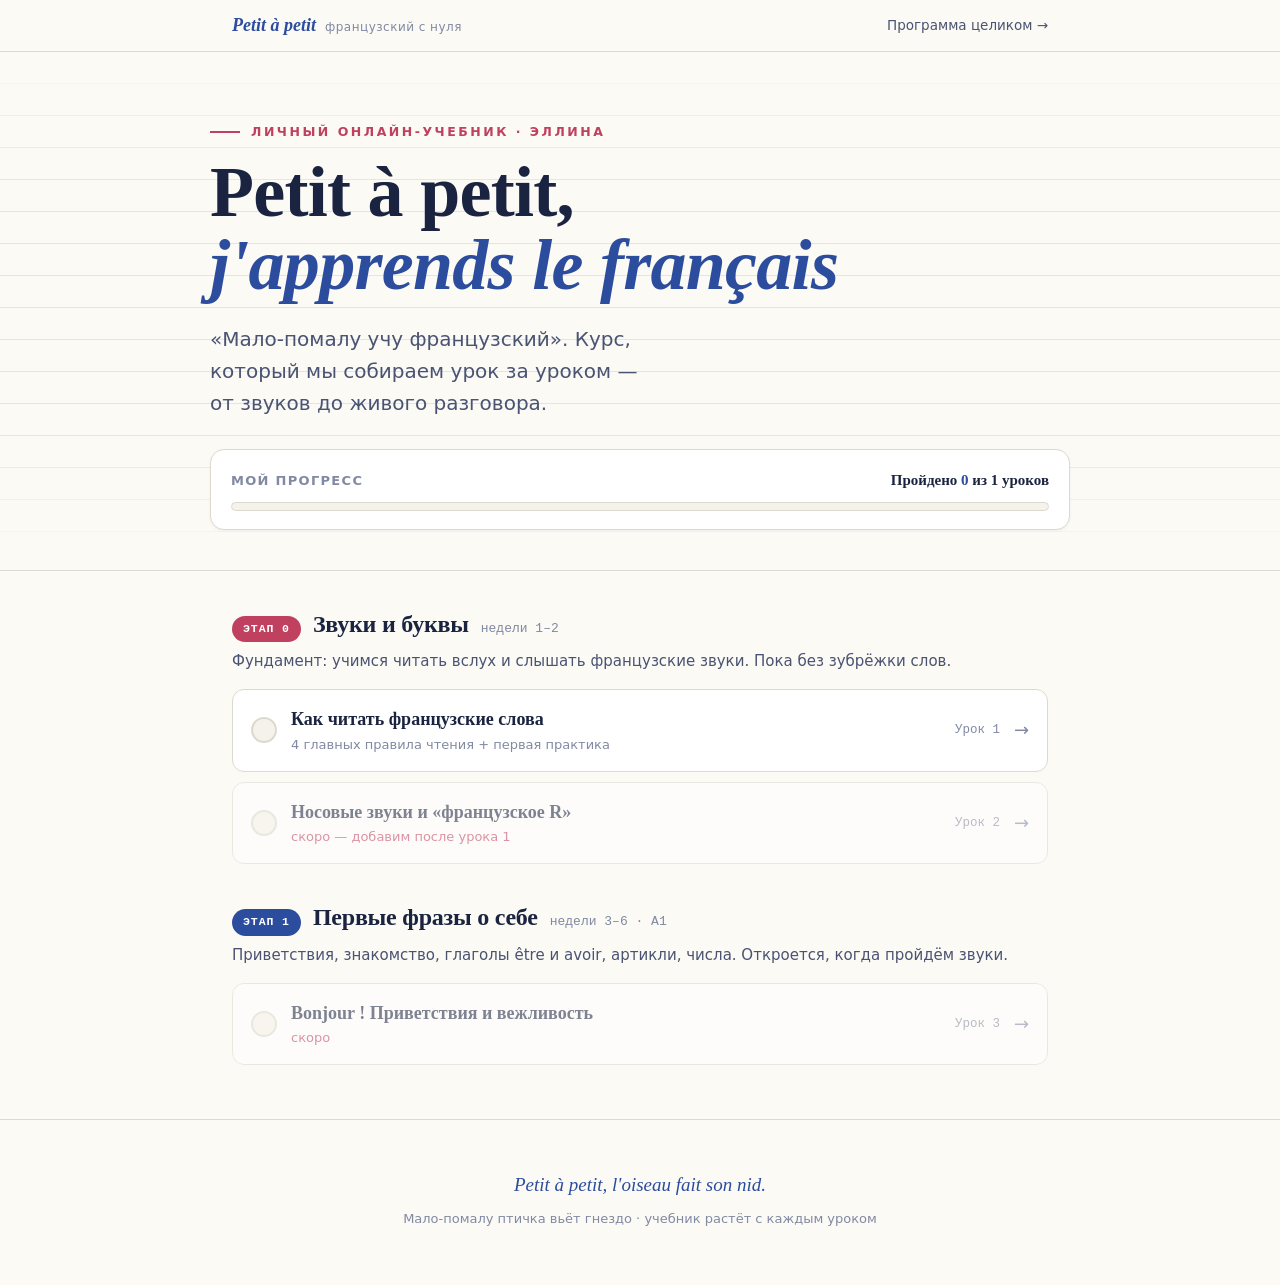
==== francais/index.html @ ea3eda03 "Добавлены скрытые учебники: /francais (курс) и /english (программа) Не связаны ссылками с основного " ====
<!DOCTYPE html>
<html lang="ru">
<head>
<meta charset="utf-8">
<meta name="viewport" content="width=device-width, initial-scale=1">
<title>Petit à petit · французский с нуля — учебник</title>
<link rel="stylesheet" href="style.css">
</head>
<body>

<div class="topbar">
  <div class="topbar-in">
    <a class="brand" href="index.html">
      <span class="fr">Petit à petit</span>
      <span class="sub">французский с нуля</span>
    </a>
    <a class="to-index" href="programma.html">Программа целиком →</a>
  </div>
</div>

<header class="cover">
  <div class="cover-lines"></div>
  <div class="cover-in fade">
    <p class="eyebrow">Личный онлайн-учебник · Эллина</p>
    <h1>Petit à petit,<br><span class="accent">j'apprends le français</span></h1>
    <p class="tagline">«Мало-помалу учу французский». Курс, который мы собираем урок за уроком — от звуков до живого разговора.</p>

    <div class="progress-card">
      <div class="progress-top">
        <span class="lbl">Мой прогресс</span>
        <span class="cnt">Пройдено <b>0</b> из 1 уроков</span>
      </div>
      <div class="bar"><i></i></div>
    </div>
  </div>
</header>

<main class="wrap">

  <!-- ЭТАП 0 -->
  <section class="module" data-stage="0">
    <div class="module-head">
      <span class="module-tag">Этап 0</span>
      <h2>Звуки и буквы</h2>
      <span class="when">недели 1–2</span>
    </div>
    <p class="module-desc">Фундамент: учимся читать вслух и слышать французские звуки. Пока без зубрёжки слов.</p>
    <ul class="lessons">
      <li>
        <a class="lesson-link" href="urok-01.html" data-lesson="urok-01">
          <span class="status"></span>
          <span class="t">Как читать французские слова
            <small>4 главных правила чтения + первая практика</small>
          </span>
          <span class="n">Урок 1</span>
          <span class="arrow">→</span>
        </a>
      </li>
      <li>
        <a class="lesson-link soon" href="#" aria-disabled="true">
          <span class="status"></span>
          <span class="t">Носовые звуки и «французское R»
            <small>скоро — добавим после урока 1</small>
          </span>
          <span class="n">Урок 2</span>
          <span class="arrow">→</span>
        </a>
      </li>
    </ul>
  </section>

  <!-- ЭТАП 1 (превью) -->
  <section class="module" data-stage="1">
    <div class="module-head">
      <span class="module-tag">Этап 1</span>
      <h2>Первые фразы о себе</h2>
      <span class="when">недели 3–6 · A1</span>
    </div>
    <p class="module-desc">Приветствия, знакомство, глаголы être и avoir, артикли, числа. Откроется, когда пройдём звуки.</p>
    <ul class="lessons">
      <li>
        <a class="lesson-link soon" href="#" aria-disabled="true">
          <span class="status"></span>
          <span class="t">Bonjour ! Приветствия и вежливость
            <small>скоро</small>
          </span>
          <span class="n">Урок 3</span>
          <span class="arrow">→</span>
        </a>
      </li>
    </ul>
  </section>

</main>

<footer class="site">
  <div class="fr">Petit à petit, l'oiseau fait son nid.</div>
  <p>Мало-помалу птичка вьёт гнездо · учебник растёт с каждым уроком</p>
</footer>

<script src="app.js"></script>
</body>
</html>
---- francais/style.css ----
/* ==========================================================================
   Petit à petit · французский с нуля — общая дизайн-система учебника
   Тема: французская тетрадь в косую линейку (Séyès). Одна на все страницы.
   ========================================================================== */

:root {
  --paper: #FBFAF5;
  --paper-2: #F4F2EA;
  --ink: #1A2340;
  --ink-soft: #4A5372;
  --ink-faint: #8189A3;
  --line: #DCDACF;
  --line-blue: #C3D2E8;
  --line-violet: #D6CEE0;
  --bleu: #2C4C9E;
  --bleu-bright: #3A62C4;
  --framboise: #C0405F;
  --or: #A9843F;
  --vert: #3E8F6E;
  --card: #FFFFFF;
  --card-2: #FDFCF8;
  --shadow: 26 35 64;
}
@media (prefers-color-scheme: dark) {
  :root {
    --paper: #10162B; --paper-2: #161D36; --ink: #EDEFF6; --ink-soft: #AEB6D0;
    --ink-faint: #757EA0; --line: #2A3252; --line-blue: #2C3A63; --line-violet: #3A3358;
    --bleu: #7C99DE; --bleu-bright: #94ABE8; --framboise: #E68199; --or: #D0AA65;
    --vert: #64C39C; --card: #182142; --card-2: #141B37; --shadow: 0 0 0;
  }
}
:root[data-theme="light"] {
  --paper: #FBFAF5; --paper-2: #F4F2EA; --ink: #1A2340; --ink-soft: #4A5372;
  --ink-faint: #8189A3; --line: #DCDACF; --line-blue: #C3D2E8; --line-violet: #D6CEE0;
  --bleu: #2C4C9E; --bleu-bright: #3A62C4; --framboise: #C0405F; --or: #A9843F;
  --vert: #3E8F6E; --card: #FFFFFF; --card-2: #FDFCF8; --shadow: 26 35 64;
}
:root[data-theme="dark"] {
  --paper: #10162B; --paper-2: #161D36; --ink: #EDEFF6; --ink-soft: #AEB6D0;
  --ink-faint: #757EA0; --line: #2A3252; --line-blue: #2C3A63; --line-violet: #3A3358;
  --bleu: #7C99DE; --bleu-bright: #94ABE8; --framboise: #E68199; --or: #D0AA65;
  --vert: #64C39C; --card: #182142; --card-2: #141B37; --shadow: 0 0 0;
}

* { box-sizing: border-box; }
html { -webkit-text-size-adjust: 100%; scroll-behavior: smooth; }
body {
  margin: 0; background: var(--paper); color: var(--ink);
  font-family: system-ui, -apple-system, "Segoe UI", Roboto, sans-serif;
  line-height: 1.6; font-size: 17px; overflow-x: hidden;
}
@media (prefers-reduced-motion: reduce) { html { scroll-behavior: auto; } }

.serif { font-family: "Iowan Old Style", "Palatino Linotype", Palatino, "Book Antiqua", Georgia, serif; }
.mono  { font-family: ui-monospace, "SF Mono", "Cascadia Code", "JetBrains Mono", Menlo, Consolas, monospace; }
.wrap  { max-width: 860px; margin: 0 auto; padding: 0 22px; }

a { color: var(--bleu); text-decoration-color: color-mix(in srgb, var(--bleu) 40%, transparent); text-underline-offset: 3px; }
a:hover { text-decoration-color: var(--bleu); }
:focus-visible { outline: 2px solid var(--bleu); outline-offset: 3px; border-radius: 4px; }

/* ---------- Верхняя мини-навигация (на всех страницах) ---------- */
.topbar {
  position: sticky; top: 0; z-index: 20;
  background: color-mix(in srgb, var(--paper) 88%, transparent);
  -webkit-backdrop-filter: blur(10px); backdrop-filter: blur(10px);
  border-bottom: 1px solid var(--line);
}
.topbar-in {
  max-width: 860px; margin: 0 auto; padding: 11px 22px;
  display: flex; align-items: center; justify-content: space-between; gap: 14px;
}
.brand { display: flex; align-items: baseline; gap: 9px; text-decoration: none; color: var(--ink); }
.brand .fr { font-family: "Iowan Old Style", Palatino, Georgia, serif; font-style: italic; font-weight: 600; font-size: 18px; color: var(--bleu); }
.brand .sub { font-size: 12px; color: var(--ink-faint); letter-spacing: .04em; }
.topbar .to-index { font-size: 13.5px; color: var(--ink-soft); text-decoration: none; display: inline-flex; align-items: center; gap: 6px; }
.topbar .to-index:hover { color: var(--bleu); }

/* ---------- Заголовки ---------- */
h1, h2, h3, h4 { font-family: "Iowan Old Style", "Palatino Linotype", Palatino, Georgia, serif; letter-spacing: -.01em; text-wrap: balance; }
.eyebrow {
  font-size: 12.5px; letter-spacing: .2em; text-transform: uppercase;
  color: var(--framboise); font-weight: 600; margin: 0 0 14px;
  display: flex; align-items: center; gap: 11px;
}
.eyebrow::before { content: ""; width: 30px; height: 1.5px; background: var(--framboise); display: inline-block; }

/* ==========================================================================
   ГЛАВНАЯ / ОГЛАВЛЕНИЕ
   ========================================================================== */
.cover { position: relative; padding: 70px 22px 40px; border-bottom: 1px solid var(--line); overflow: hidden; }
.cover-lines {
  position: absolute; inset: 0; opacity: .5; pointer-events: none;
  background-image: repeating-linear-gradient(to bottom, transparent 0 31px, var(--line-blue) 31px 32px);
  mask-image: linear-gradient(to bottom, transparent, #000 25%, #000 72%, transparent);
  -webkit-mask-image: linear-gradient(to bottom, transparent, #000 25%, #000 72%, transparent);
}
.cover-in { position: relative; max-width: 860px; margin: 0 auto; }
.cover h1 { font-size: clamp(40px, 8vw, 72px); font-weight: 600; line-height: 1.02; margin: 0; }
.cover h1 .accent { color: var(--bleu); font-style: italic; }
.cover .tagline { font-size: clamp(16px, 2.4vw, 20px); color: var(--ink-soft); margin: 20px 0 0; max-width: 34ch; }

.progress-card {
  margin: 30px 0 0; background: var(--card); border: 1px solid var(--line);
  border-radius: 14px; padding: 18px 20px; box-shadow: 0 1px 3px rgb(var(--shadow) / .05);
}
.progress-top { display: flex; justify-content: space-between; align-items: baseline; margin-bottom: 10px; }
.progress-top .lbl { font-size: 13px; text-transform: uppercase; letter-spacing: .1em; color: var(--ink-faint); font-weight: 600; }
.progress-top .cnt { font-family: "Iowan Old Style", Palatino, Georgia, serif; font-weight: 600; font-size: 15px; }
.progress-top .cnt b { color: var(--bleu); }
.bar { height: 9px; border-radius: 999px; background: var(--paper-2); overflow: hidden; border: 1px solid var(--line); }
.bar > i { display: block; height: 100%; width: 0; background: linear-gradient(90deg, var(--bleu), var(--bleu-bright)); border-radius: 999px; transition: width .6s ease; }

/* модуль-этап */
.module { margin-top: 34px; }
.module-head { display: flex; align-items: baseline; gap: 12px; flex-wrap: wrap; margin-bottom: 6px; }
.module-tag {
  font-family: ui-monospace, Menlo, monospace; font-size: 11.5px; font-weight: 600;
  letter-spacing: .08em; text-transform: uppercase; color: #fff; background: var(--bleu);
  padding: 4px 11px; border-radius: 999px;
}
.module[data-stage="0"] .module-tag { background: var(--framboise); }
.module[data-stage="2"] .module-tag { background: var(--or); }
.module[data-stage="3"] .module-tag { background: var(--ink); }
.module-head h2 { font-size: 24px; margin: 0; }
.module-head .when { font-size: 13px; color: var(--ink-faint); font-family: ui-monospace, Menlo, monospace; }
.module-desc { color: var(--ink-soft); font-size: 15px; margin: 4px 0 16px; }

.lessons { list-style: none; margin: 0; padding: 0; display: grid; gap: 10px; }
.lesson-link {
  display: flex; align-items: center; gap: 14px; text-decoration: none; color: inherit;
  background: var(--card); border: 1px solid var(--line); border-radius: 12px;
  padding: 15px 18px; transition: border-color .18s, transform .18s, box-shadow .18s;
}
.lesson-link:hover { border-color: var(--bleu); transform: translateX(3px); box-shadow: 0 2px 10px rgb(var(--shadow) / .06); }
.lesson-link .status {
  flex: none; width: 26px; height: 26px; border-radius: 50%;
  border: 2px solid var(--line); display: grid; place-items: center;
  font-size: 14px; color: var(--ink-faint); background: var(--paper-2);
}
.lesson-link.done .status { background: var(--vert); border-color: var(--vert); color: #fff; }
.lesson-link.done .status::before { content: "✓"; }
.lesson-link .n { font-family: ui-monospace, Menlo, monospace; font-size: 12.5px; color: var(--ink-faint); }
.lesson-link .t { font-weight: 600; font-family: "Iowan Old Style", Palatino, Georgia, serif; font-size: 18px; flex: 1; }
.lesson-link .t small { display: block; font-family: system-ui, sans-serif; font-weight: 400; font-size: 13px; color: var(--ink-faint); margin-top: 1px; }
.lesson-link .arrow { color: var(--ink-faint); font-size: 18px; }
.lesson-link.soon { opacity: .55; pointer-events: none; }
.lesson-link.soon .t small { color: var(--framboise); }

/* ==========================================================================
   СТРАНИЦА УРОКА
   ========================================================================== */
.lesson-head { padding: 46px 0 8px; }
.crumb { font-family: ui-monospace, Menlo, monospace; font-size: 12.5px; letter-spacing: .06em; color: var(--framboise); font-weight: 600; text-transform: uppercase; }
.lesson-head h1 { font-size: clamp(30px, 6vw, 46px); font-weight: 600; line-height: 1.08; margin: 10px 0 0; }
.lesson-head .lede { color: var(--ink-soft); font-size: 17px; margin: 14px 0 0; max-width: 60ch; }

.lesson-body { padding: 20px 0 10px; }
.lesson-body > * + * { margin-top: 22px; }
.lesson-body h2 { font-size: 25px; font-weight: 600; margin: 40px 0 0; }
.lesson-body h3 { font-size: 19px; font-weight: 600; margin: 0 0 4px; }
.lesson-body p { margin: 0; }
.lesson-body p + p { margin-top: 12px; }

/* блок-правило */
.rule {
  background: var(--card); border: 1px solid var(--line); border-radius: 14px;
  padding: 22px 24px; position: relative; box-shadow: 0 1px 3px rgb(var(--shadow) / .05);
}
.rule::before { content: ""; position: absolute; left: 0; top: 18px; bottom: 18px; width: 3px; background: var(--bleu); border-radius: 0 3px 3px 0; }
.rule.rose::before { background: var(--framboise); }
.rule.or::before { background: var(--or); }
.rule .num {
  font-family: "Iowan Old Style", Palatino, Georgia, serif; font-weight: 600;
  color: var(--framboise); font-size: 14px; letter-spacing: .04em; text-transform: uppercase;
}

/* примеры звучания */
.ex-list { list-style: none; margin: 12px 0 0; padding: 0; display: grid; gap: 10px; }
.ex-list li { display: grid; grid-template-columns: auto 1fr; gap: 14px; align-items: baseline; }
.spell {
  font-family: ui-monospace, Menlo, monospace; font-weight: 600; color: var(--bleu);
  background: color-mix(in srgb, var(--bleu) 10%, transparent);
  padding: 2px 9px; border-radius: 7px; font-size: 15px; white-space: nowrap;
  min-width: 64px; text-align: center;
}
.spell.rose { color: var(--framboise); background: color-mix(in srgb, var(--framboise) 12%, transparent); }
.say { color: var(--ink-soft); font-size: 15.5px; }
.say b { color: var(--ink); }
.fr-word { font-family: "Iowan Old Style", Palatino, Georgia, serif; font-weight: 600; color: var(--bleu); }

/* коробка-подсказка */
.callout {
  background: var(--paper-2); border: 1px solid var(--line); border-radius: 12px;
  padding: 16px 18px; font-size: 15px; color: var(--ink-soft);
  display: grid; grid-template-columns: auto 1fr; gap: 12px; align-items: start;
}
.callout .ic { font-size: 20px; line-height: 1.2; }
.callout b { color: var(--ink); }

/* блок-упражнение */
.exercise {
  background: linear-gradient(180deg, var(--card), var(--card-2));
  border: 1.5px solid var(--bleu); border-radius: 16px; padding: 26px 26px 24px;
}
.exercise .tag {
  display: inline-flex; align-items: center; gap: 8px; font-size: 12.5px; font-weight: 600;
  text-transform: uppercase; letter-spacing: .1em; color: #fff; background: var(--bleu);
  padding: 5px 13px; border-radius: 999px; margin-bottom: 14px;
}
.exercise h3 { font-size: 21px; margin: 0 0 6px; }
.exercise ol { margin: 14px 0 0; padding-left: 4px; list-style: none; counter-reset: q; display: grid; gap: 12px; }
.exercise ol li { counter-increment: q; display: grid; grid-template-columns: auto 1fr; gap: 13px; align-items: baseline; font-size: 17px; }
.exercise ol li::before {
  content: counter(q); font-family: "Iowan Old Style", Palatino, Georgia, serif; font-weight: 600;
  color: var(--framboise); background: color-mix(in srgb, var(--framboise) 12%, transparent);
  width: 28px; height: 28px; border-radius: 50%; display: grid; place-items: center; font-size: 15px;
}
.exercise .hint { color: var(--ink-faint); font-size: 13.5px; }
.exercise .send { margin: 18px 0 0; font-size: 15px; color: var(--ink-soft); }
.exercise .send b { color: var(--bleu); }

/* маленькая таблица (слова/числа) */
.tbl-wrap { overflow-x: auto; border: 1px solid var(--line); border-radius: 12px; background: var(--card); }
table.mini { width: 100%; border-collapse: collapse; }
table.mini th, table.mini td { text-align: left; padding: 11px 16px; border-bottom: 1px solid var(--line); font-size: 15.5px; }
table.mini thead th { font-size: 11.5px; text-transform: uppercase; letter-spacing: .1em; color: var(--ink-faint); background: var(--paper-2); }
table.mini tbody tr:last-child td { border-bottom: none; }
table.mini .fr { font-family: "Iowan Old Style", Palatino, Georgia, serif; font-weight: 600; color: var(--bleu); white-space: nowrap; }
table.mini .ipa { font-family: ui-monospace, Menlo, monospace; color: var(--ink-faint); font-size: 13.5px; white-space: nowrap; }

/* кнопка «пройдено» */
.done-row { margin-top: 40px; display: flex; align-items: center; gap: 14px; flex-wrap: wrap; }
.btn-done {
  font: inherit; font-size: 15px; font-weight: 600; cursor: pointer;
  background: var(--vert); color: #fff; border: none; border-radius: 999px;
  padding: 12px 22px; display: inline-flex; align-items: center; gap: 9px; transition: filter .15s, background .15s;
}
.btn-done:hover { filter: brightness(1.05); }
.btn-done.is-done { background: var(--card); color: var(--vert); border: 1.5px solid var(--vert); }
.done-note { font-size: 13.5px; color: var(--ink-faint); }

/* нижняя навигация между уроками */
.lesson-nav {
  margin-top: 30px; padding: 22px 0 0; border-top: 1px solid var(--line);
  display: grid; grid-template-columns: 1fr auto 1fr; gap: 12px; align-items: center;
}
.lesson-nav a { text-decoration: none; }
.nav-prev, .nav-next {
  display: flex; flex-direction: column; gap: 2px;
  padding: 12px 16px; border: 1px solid var(--line); border-radius: 12px; background: var(--card);
  transition: border-color .18s;
}
.nav-prev:hover, .nav-next:hover { border-color: var(--bleu); }
.nav-next { text-align: right; }
.lesson-nav .dir { font-size: 12px; color: var(--ink-faint); text-transform: uppercase; letter-spacing: .08em; }
.lesson-nav .ttl { font-weight: 600; font-family: "Iowan Old Style", Palatino, Georgia, serif; color: var(--ink); font-size: 15.5px; }
.lesson-nav .home { color: var(--ink-faint); text-decoration: none; font-size: 14px; padding: 8px; }
.lesson-nav .home:hover { color: var(--bleu); }
.lesson-nav .placeholder { visibility: hidden; }

footer.site { text-align: center; padding: 50px 22px 56px; color: var(--ink-faint); border-top: 1px solid var(--line); margin-top: 54px; }
footer.site .fr { font-family: "Iowan Old Style", Palatino, Georgia, serif; font-style: italic; font-size: 19px; color: var(--bleu); }
footer.site p { margin: 8px 0 0; font-size: 13px; }

.fade { opacity: 0; transform: translateY(12px); animation: rise .6s ease forwards; }
@keyframes rise { to { opacity: 1; transform: none; } }
@media (prefers-reduced-motion: reduce) { .fade { animation: none; opacity: 1; transform: none; } }
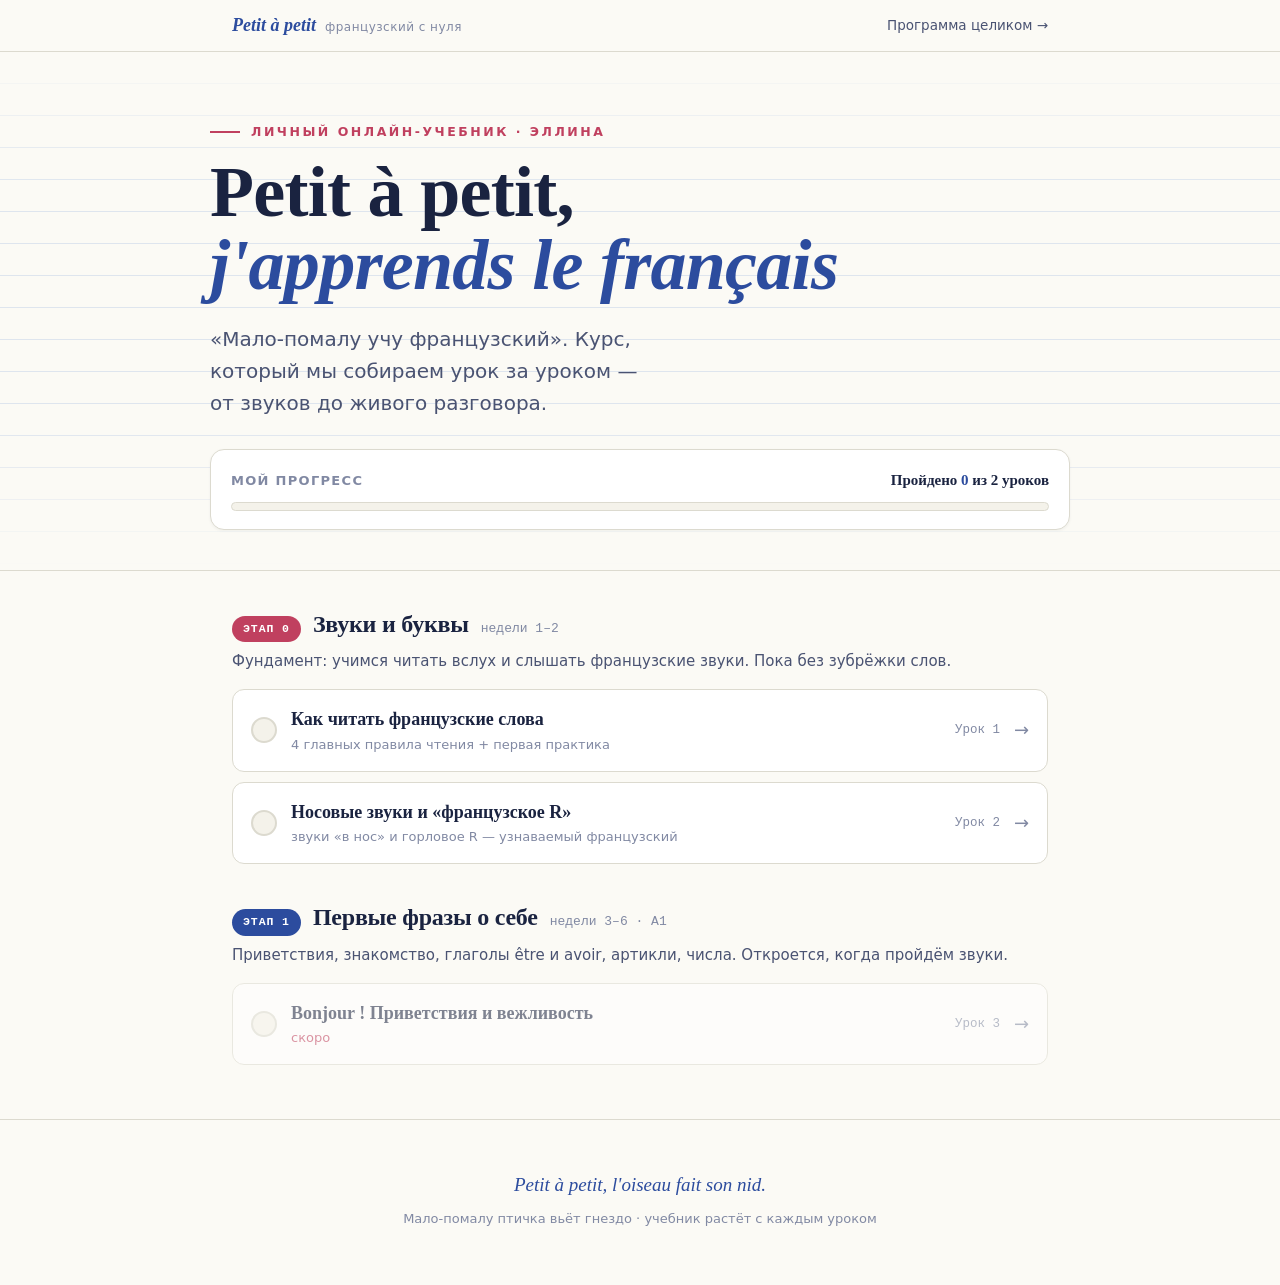
==== commit 2d83263d: "Французский: добавлен Урок 2 (носовые звуки + французское R) Co-Authored-By: Claude Opus 4.8 <norepl" ====
--- a/francais/index.html
+++ b/francais/index.html
@@ -57,10 +57,10 @@
         </a>
       </li>
       <li>
-        <a class="lesson-link soon" href="#" aria-disabled="true">
+        <a class="lesson-link" href="urok-02.html" data-lesson="urok-02">
           <span class="status"></span>
           <span class="t">Носовые звуки и «французское R»
-            <small>скоро — добавим после урока 1</small>
+            <small>звуки «в нос» и горловое R — узнаваемый французский</small>
           </span>
           <span class="n">Урок 2</span>
           <span class="arrow">→</span>
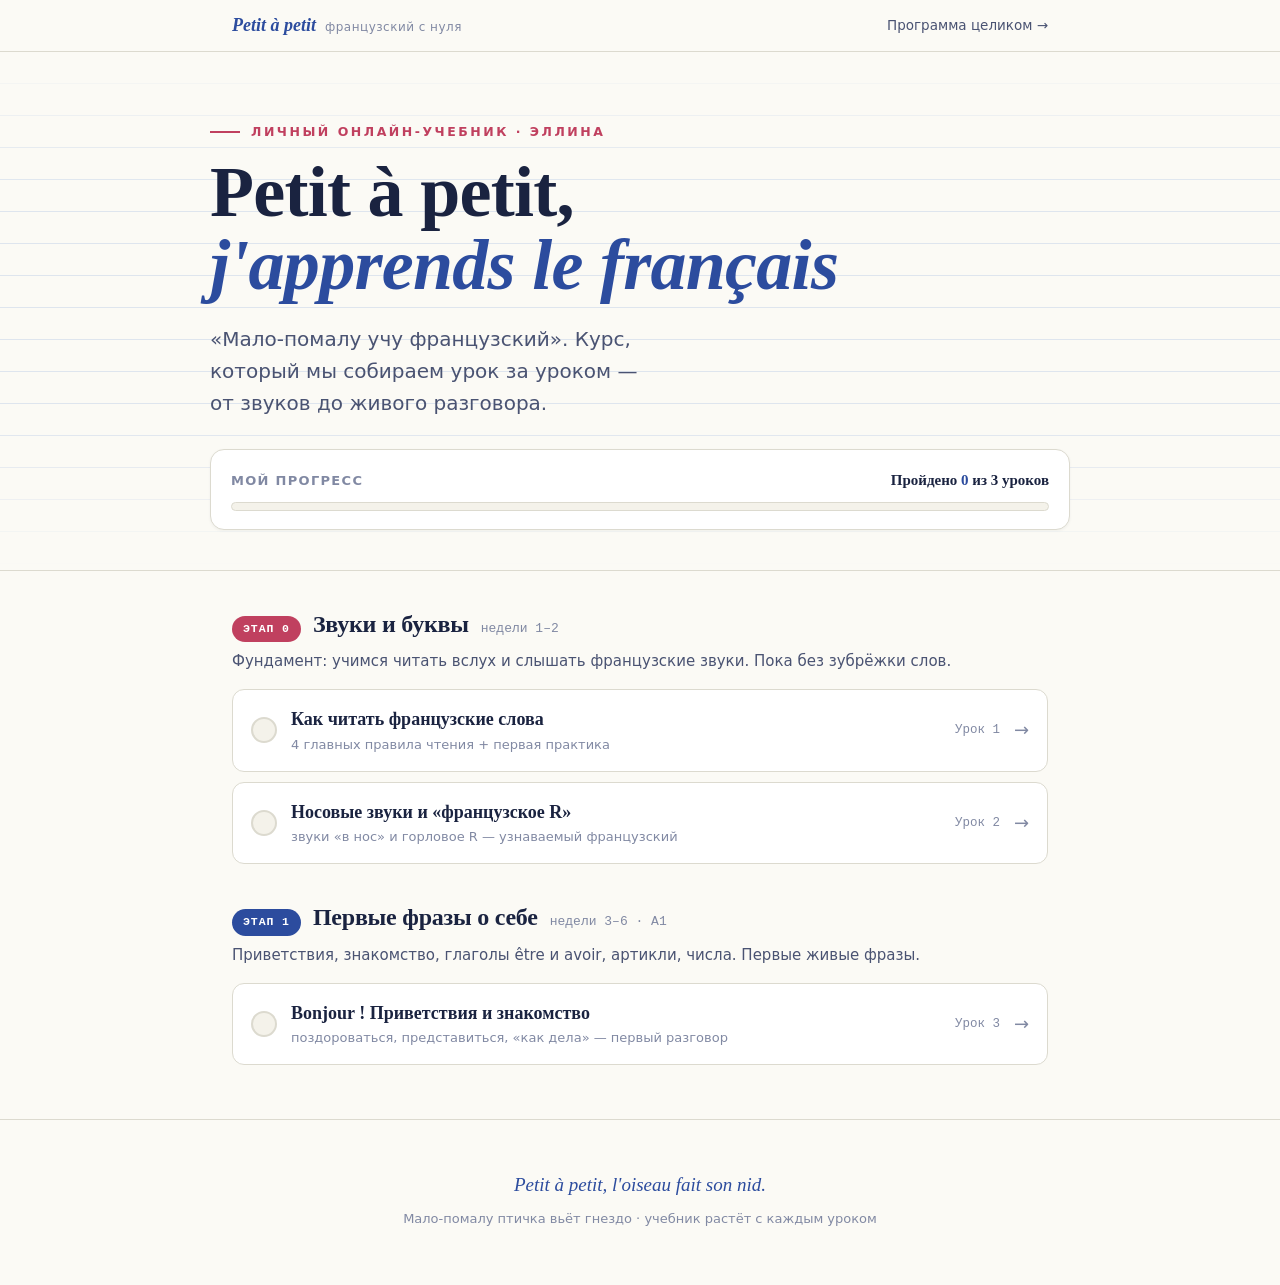
==== commit 1b4bd959: "Французский: добавлен Урок 3 (приветствия и знакомство, старт Этапа 1) Co-Authored-By: Claude Opus 4" ====
--- a/francais/index.html
+++ b/francais/index.html
@@ -76,13 +76,13 @@
       <h2>Первые фразы о себе</h2>
       <span class="when">недели 3–6 · A1</span>
     </div>
-    <p class="module-desc">Приветствия, знакомство, глаголы être и avoir, артикли, числа. Откроется, когда пройдём звуки.</p>
+    <p class="module-desc">Приветствия, знакомство, глаголы être и avoir, артикли, числа. Первые живые фразы.</p>
     <ul class="lessons">
       <li>
-        <a class="lesson-link soon" href="#" aria-disabled="true">
+        <a class="lesson-link" href="urok-03.html" data-lesson="urok-03">
           <span class="status"></span>
-          <span class="t">Bonjour ! Приветствия и вежливость
-            <small>скоро</small>
+          <span class="t">Bonjour ! Приветствия и знакомство
+            <small>поздороваться, представиться, «как дела» — первый разговор</small>
           </span>
           <span class="n">Урок 3</span>
           <span class="arrow">→</span>
